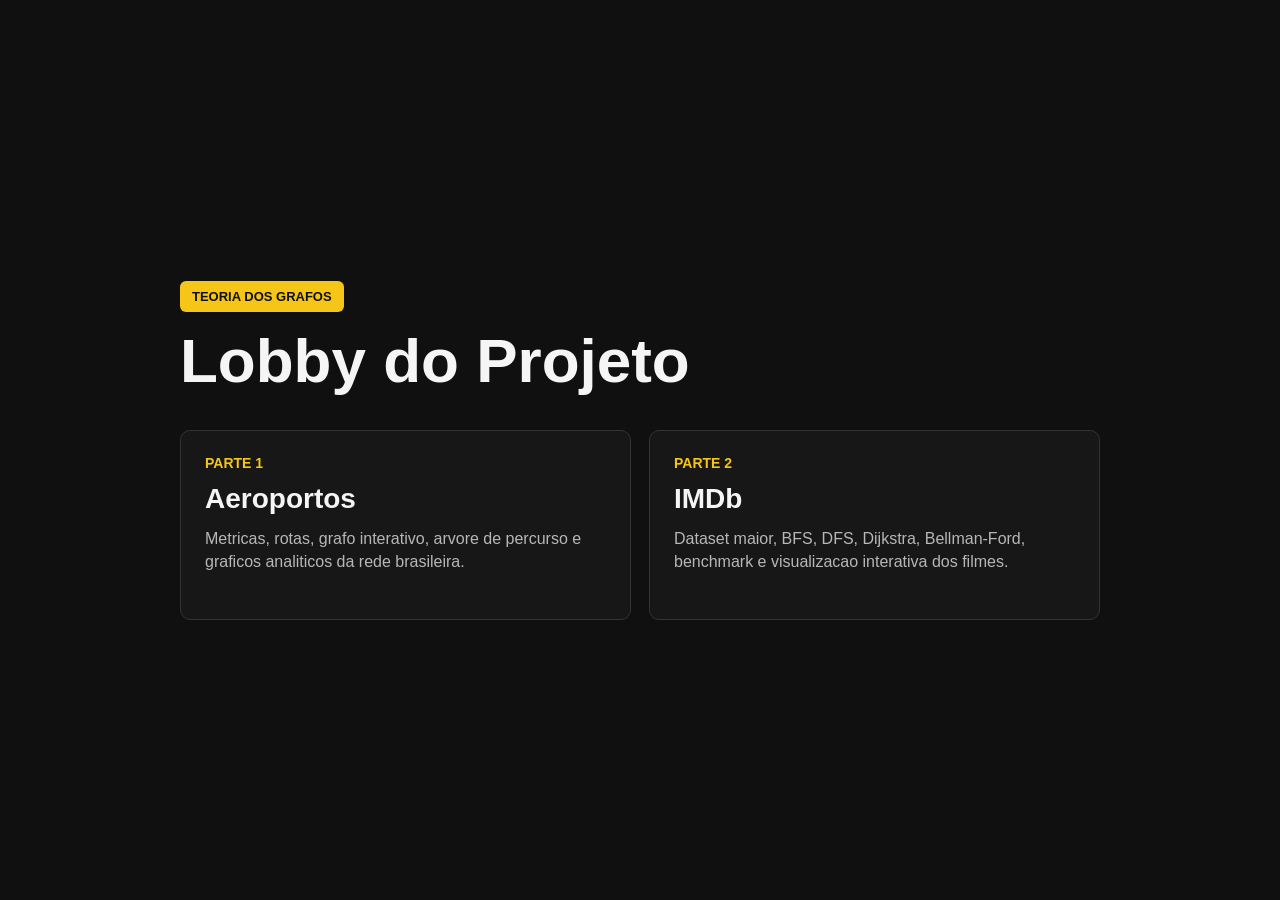
==== index.html @ 35921bd1 "feat: integra parte 1 e parte 2 no projeto final" ====
<!doctype html>
<html lang="pt-BR">
<head>
  <meta charset="utf-8">
  <meta name="viewport" content="width=device-width, initial-scale=1">
  <title>Projeto de Grafos</title>
  <style>
    :root {
      --bg: #101010;
      --panel: #171717;
      --border: #333333;
      --text: #f5f5f5;
      --muted: #b7b7b7;
      --yellow: #f5c518;
    }

    * {
      box-sizing: border-box;
    }

    body {
      margin: 0;
      min-height: 100vh;
      display: grid;
      place-items: center;
      background: var(--bg);
      color: var(--text);
      font-family: Arial, Helvetica, sans-serif;
    }

    main {
      width: min(920px, calc(100% - 40px));
    }

    .tag {
      display: inline-block;
      padding: 8px 12px;
      margin-bottom: 18px;
      background: var(--yellow);
      color: #111;
      font-size: 13px;
      font-weight: 800;
      text-transform: uppercase;
      border-radius: 6px;
    }

    h1 {
      margin: 0 0 10px;
      font-size: clamp(34px, 5vw, 62px);
      line-height: 1;
    }

    p {
      margin: 0;
      color: var(--muted);
      font-size: 18px;
      line-height: 1.5;
      max-width: 720px;
    }

    .grid {
      display: grid;
      grid-template-columns: repeat(2, minmax(0, 1fr));
      gap: 18px;
      margin-top: 38px;
    }

    a.card {
      display: block;
      min-height: 190px;
      padding: 24px;
      color: inherit;
      text-decoration: none;
      background: var(--panel);
      border: 1px solid var(--border);
      border-radius: 10px;
      transition: transform 160ms ease, border-color 160ms ease;
    }

    a.card:hover {
      transform: translateY(-3px);
      border-color: var(--yellow);
    }

    .card strong {
      display: block;
      margin-bottom: 12px;
      color: var(--yellow);
      font-size: 14px;
      text-transform: uppercase;
    }

    .card h2 {
      margin: 0 0 12px;
      font-size: 28px;
    }

    .card span {
      color: var(--muted);
      line-height: 1.45;
    }

    @media (max-width: 720px) {
      .grid {
        grid-template-columns: 1fr;
      }
    }
  </style>
</head>
<body>
  <main>
    <span class="tag">teoria dos grafos</span>
    <h1>Lobby do Projeto</h1>

    <section class="grid" aria-label="partes do projeto">
      <a class="card" href="interface/parte1.html">
        <strong>parte 1</strong>
        <h2>Aeroportos</h2>
        <span>Metricas, rotas, grafo interativo, arvore de percurso e graficos analiticos da rede brasileira.</span>
      </a>

      <a class="card" href="interface/">
        <strong>parte 2</strong>
        <h2>IMDb</h2>
        <span>Dataset maior, BFS, DFS, Dijkstra, Bellman-Ford, benchmark e visualizacao interativa dos filmes.</span>
      </a>
    </section>
  </main>
</body>
</html>
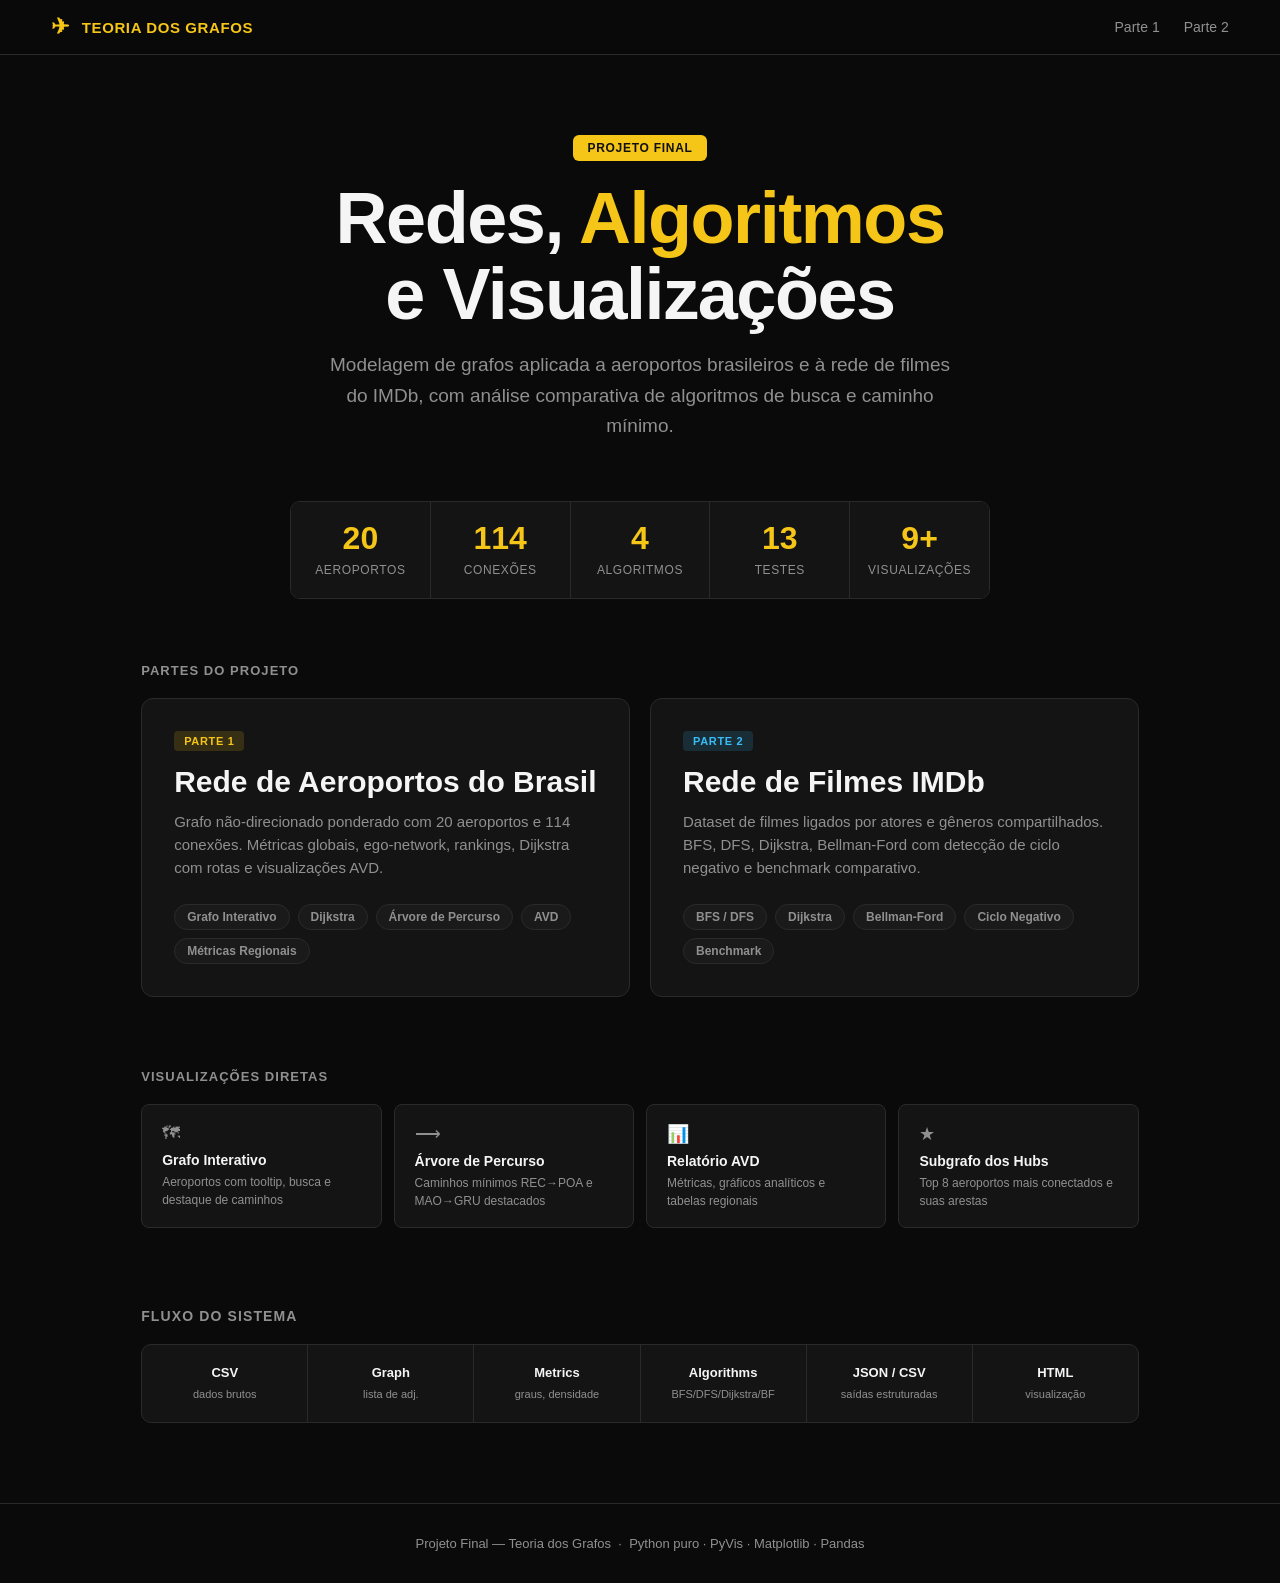
==== commit 843b9654: "Review de praticamente tudo, ajuste de padrao de cores e arquitetura, organizacao da parte 2 em rela" ====
--- a/index.html
+++ b/index.html
@@ -3,128 +3,410 @@
 <head>
   <meta charset="utf-8">
   <meta name="viewport" content="width=device-width, initial-scale=1">
-  <title>Projeto de Grafos</title>
+  <title>Projeto Final — Teoria dos Grafos</title>
   <style>
     :root {
-      --bg: #101010;
-      --panel: #171717;
-      --border: #333333;
+      --bg: #0a0a0a;
+      --panel: #141414;
+      --panel-2: #1a1a1a;
+      --border: #2a2a2a;
+      --border-hover: #444;
       --text: #f5f5f5;
-      --muted: #b7b7b7;
+      --muted: #909090;
       --yellow: #f5c518;
-    }
-
-    * {
-      box-sizing: border-box;
-    }
+      --blue: #38bdf8;
+      --green: #4ade80;
+      --purple: #c084fc;
+    }
+
+    * { box-sizing: border-box; margin: 0; padding: 0; }
 
     body {
-      margin: 0;
-      min-height: 100vh;
-      display: grid;
-      place-items: center;
       background: var(--bg);
       color: var(--text);
-      font-family: Arial, Helvetica, sans-serif;
-    }
-
-    main {
-      width: min(920px, calc(100% - 40px));
-    }
-
-    .tag {
+      font-family: "Segoe UI", Arial, sans-serif; /* mesma fonte de styles.css */
+      min-height: 100vh;
+    }
+
+    /* ── HEADER ── */
+    header {
+      position: sticky;
+      top: 0;
+      z-index: 10;
+      display: flex;
+      align-items: center;
+      justify-content: space-between;
+      padding: 14px clamp(20px, 4vw, 56px);
+      background: rgba(10,10,10,0.92);
+      border-bottom: 1px solid var(--border);
+      backdrop-filter: blur(14px);
+    }
+    .brand {
+      display: flex;
+      align-items: center;
+      gap: 12px;
+      font-size: 15px;
+      font-weight: 800;
+      color: var(--yellow);
+      text-transform: uppercase;
+      letter-spacing: 0.04em;
+    }
+    .brand-icon { font-size: 22px; }
+    header nav { display: flex; gap: 24px; }
+    header nav a {
+      color: var(--muted);
+      text-decoration: none;
+      font-size: 14px;
+      transition: color 150ms;
+    }
+    header nav a:hover { color: var(--text); }
+
+    /* ── HERO ── */
+    .hero {
+      max-width: 1100px;
+      margin: 80px auto 60px;
+      padding: 0 clamp(20px, 4vw, 56px);
+      text-align: center;
+    }
+    .hero-tag {
       display: inline-block;
-      padding: 8px 12px;
-      margin-bottom: 18px;
+      padding: 6px 14px;
+      margin-bottom: 20px;
       background: var(--yellow);
       color: #111;
+      font-size: 12px;
+      font-weight: 800;
+      text-transform: uppercase;
+      border-radius: 6px;
+      letter-spacing: 0.06em;
+    }
+    .hero h1 {
+      font-size: clamp(36px, 6vw, 72px);
+      line-height: 1.05;
+      letter-spacing: -0.02em;
+      margin-bottom: 18px;
+    }
+    .hero h1 span { color: var(--yellow); }
+    .hero p {
+      max-width: 620px;
+      margin: 0 auto 48px;
+      color: var(--muted);
+      font-size: clamp(16px, 2vw, 19px);
+      line-height: 1.6;
+    }
+
+    /* ── STATS BAR ── */
+    .stats-bar {
+      display: flex;
+      justify-content: center;
+      gap: 0;
+      margin-bottom: 64px;
+      border: 1px solid var(--border);
+      border-radius: 10px;
+      overflow: hidden;
+      max-width: 700px;
+      margin-left: auto;
+      margin-right: auto;
+    }
+    .stat {
+      flex: 1;
+      padding: 20px 16px;
+      text-align: center;
+      background: var(--panel);
+      border-right: 1px solid var(--border);
+    }
+    .stat:last-child { border-right: none; }
+    .stat strong {
+      display: block;
+      font-size: clamp(22px, 3vw, 32px);
+      font-weight: 900;
+      color: var(--yellow);
+      line-height: 1;
+      margin-bottom: 6px;
+    }
+    .stat span {
+      font-size: 12px;
+      color: var(--muted);
+      text-transform: uppercase;
+      letter-spacing: 0.05em;
+    }
+
+    /* ── CARDS GRID ── */
+    .section-label {
+      max-width: 1100px;
+      margin: 0 auto 20px;
+      padding: 0 clamp(20px, 4vw, 56px);
       font-size: 13px;
-      font-weight: 800;
-      text-transform: uppercase;
-      border-radius: 6px;
-    }
-
-    h1 {
-      margin: 0 0 10px;
-      font-size: clamp(34px, 5vw, 62px);
-      line-height: 1;
-    }
-
-    p {
-      margin: 0;
-      color: var(--muted);
-      font-size: 18px;
-      line-height: 1.5;
-      max-width: 720px;
-    }
-
-    .grid {
+      font-weight: 700;
+      color: var(--muted);
+      text-transform: uppercase;
+      letter-spacing: 0.08em;
+    }
+    .cards-grid {
+      max-width: 1100px;
+      margin: 0 auto 72px;
+      padding: 0 clamp(20px, 4vw, 56px);
       display: grid;
       grid-template-columns: repeat(2, minmax(0, 1fr));
-      gap: 18px;
-      margin-top: 38px;
-    }
-
-    a.card {
+      gap: 20px;
+    }
+    .card-main {
       display: block;
-      min-height: 190px;
-      padding: 24px;
+      padding: 32px;
+      background: var(--panel);
+      border: 1px solid var(--border);
+      border-radius: 12px;
+      text-decoration: none;
       color: inherit;
+      transition: transform 180ms ease, border-color 180ms ease, background 180ms ease;
+      position: relative;
+      overflow: hidden;
+    }
+    .card-main::before {
+      content: "";
+      position: absolute;
+      top: 0; left: 0; right: 0;
+      height: 3px;
+      background: var(--accent, var(--yellow));
+      opacity: 0;
+      transition: opacity 180ms;
+    }
+    .card-main:hover {
+      transform: translateY(-4px);
+      border-color: var(--border-hover);
+      background: var(--panel-2);
+    }
+    .card-main:hover::before { opacity: 1; }
+    .card-tag {
+      display: inline-block;
+      padding: 4px 10px;
+      margin-bottom: 14px;
+      font-size: 11px;
+      font-weight: 700;
+      text-transform: uppercase;
+      letter-spacing: 0.06em;
+      border-radius: 4px;
+      background: color-mix(in srgb, var(--accent, var(--yellow)) 15%, transparent);
+      color: var(--accent, var(--yellow));
+    }
+    .card-main h2 {
+      font-size: clamp(22px, 2.5vw, 30px);
+      margin-bottom: 10px;
+      line-height: 1.15;
+    }
+    .card-main p {
+      color: var(--muted);
+      font-size: 15px;
+      line-height: 1.55;
+      margin-bottom: 24px;
+    }
+    .card-links {
+      display: flex;
+      flex-wrap: wrap;
+      gap: 8px;
+    }
+    .chip {
+      display: inline-block;
+      padding: 5px 12px;
+      font-size: 12px;
+      font-weight: 600;
+      border-radius: 20px;
+      background: var(--panel-2);
+      border: 1px solid var(--border);
+      color: var(--muted);
+    }
+    .card-main:hover .chip { border-color: var(--border-hover); }
+
+    /* ── SECONDARY LINKS ── */
+    .secondary-grid {
+      max-width: 1100px;
+      margin: 0 auto 80px;
+      padding: 0 clamp(20px, 4vw, 56px);
+      display: grid;
+      grid-template-columns: repeat(4, minmax(0, 1fr));
+      gap: 12px;
+    }
+    .link-card {
+      display: block;
+      padding: 18px 20px;
+      background: var(--panel);
+      border: 1px solid var(--border);
+      border-radius: 8px;
       text-decoration: none;
+      color: inherit;
+      transition: border-color 150ms, transform 150ms;
+    }
+    .link-card:hover { border-color: var(--border-hover); transform: translateY(-2px); }
+    .link-card strong {
+      display: block;
+      font-size: 14px;
+      color: var(--text);
+      margin-bottom: 4px;
+    }
+    .link-card span { font-size: 12px; color: var(--muted); }
+    .link-card .icon { font-size: 18px; margin-bottom: 8px; display: block; }
+
+    /* ── FLUXO ── */
+    .flow-section {
+      max-width: 1100px;
+      margin: 0 auto 80px;
+      padding: 0 clamp(20px, 4vw, 56px);
+    }
+    .flow-section h3 {
+      font-size: 14px;
+      font-weight: 700;
+      color: var(--muted);
+      text-transform: uppercase;
+      letter-spacing: 0.08em;
+      margin-bottom: 20px;
+    }
+    .flow {
+      display: flex;
+      align-items: center;
+      flex-wrap: wrap;
+      gap: 0;
       background: var(--panel);
       border: 1px solid var(--border);
       border-radius: 10px;
-      transition: transform 160ms ease, border-color 160ms ease;
-    }
-
-    a.card:hover {
-      transform: translateY(-3px);
-      border-color: var(--yellow);
-    }
-
-    .card strong {
+      overflow: hidden;
+    }
+    .flow-step {
+      flex: 1;
+      min-width: 120px;
+      padding: 20px 18px;
+      text-align: center;
+      border-right: 1px solid var(--border);
+    }
+    .flow-step:last-child { border-right: none; }
+    .flow-step strong {
       display: block;
-      margin-bottom: 12px;
-      color: var(--yellow);
-      font-size: 14px;
-      text-transform: uppercase;
-    }
-
-    .card h2 {
-      margin: 0 0 12px;
-      font-size: 28px;
-    }
-
-    .card span {
-      color: var(--muted);
-      line-height: 1.45;
-    }
-
-    @media (max-width: 720px) {
-      .grid {
-        grid-template-columns: 1fr;
-      }
+      font-size: 13px;
+      color: var(--text);
+      margin-bottom: 4px;
+    }
+    .flow-step span { font-size: 11px; color: var(--muted); }
+    .flow-arrow {
+      padding: 0 4px;
+      color: var(--border-hover);
+      font-size: 18px;
+      flex: 0;
+    }
+
+    /* ── FOOTER ── */
+    footer {
+      text-align: center;
+      padding: 32px 20px;
+      color: var(--muted);
+      font-size: 13px;
+      border-top: 1px solid var(--border);
+    }
+
+    @media (max-width: 700px) {
+      .cards-grid, .secondary-grid { grid-template-columns: 1fr; }
+      .stats-bar { flex-direction: column; }
+      .stat { border-right: none; border-bottom: 1px solid var(--border); }
+      .stat:last-child { border-bottom: none; }
     }
   </style>
 </head>
 <body>
-  <main>
-    <span class="tag">teoria dos grafos</span>
-    <h1>Lobby do Projeto</h1>
-
-    <section class="grid" aria-label="partes do projeto">
-      <a class="card" href="interface/parte1.html">
-        <strong>parte 1</strong>
-        <h2>Aeroportos</h2>
-        <span>Metricas, rotas, grafo interativo, arvore de percurso e graficos analiticos da rede brasileira.</span>
-      </a>
-
-      <a class="card" href="interface/">
-        <strong>parte 2</strong>
-        <h2>IMDb</h2>
-        <span>Dataset maior, BFS, DFS, Dijkstra, Bellman-Ford, benchmark e visualizacao interativa dos filmes.</span>
-      </a>
-    </section>
-  </main>
+
+  <header>
+    <div class="brand">
+      <span class="brand-icon">✈</span>
+      Teoria dos Grafos
+    </div>
+    <nav>
+      <a href="interface/parte1.html">Parte 1</a>
+      <a href="interface/">Parte 2</a>
+    </nav>
+  </header>
+
+  <div class="hero">
+    <span class="hero-tag">Projeto Final</span>
+    <h1>Redes, <span>Algoritmos</span><br>e Visualizações</h1>
+    <p>Modelagem de grafos aplicada a aeroportos brasileiros e à rede de filmes do IMDb, com análise comparativa de algoritmos de busca e caminho mínimo.</p>
+  </div>
+
+  <div class="stats-bar" style="margin-bottom:64px;">
+    <div class="stat"><strong>20</strong><span>Aeroportos</span></div>
+    <div class="stat"><strong>114</strong><span>Conexões</span></div>
+    <div class="stat"><strong>4</strong><span>Algoritmos</span></div>
+    <div class="stat"><strong>13</strong><span>Testes</span></div>
+    <div class="stat"><strong>9+</strong><span>Visualizações</span></div>
+  </div>
+
+  <p class="section-label">partes do projeto</p>
+  <div class="cards-grid">
+
+    <a class="card-main" href="interface/parte1.html" style="--accent: var(--yellow);">
+      <span class="card-tag">Parte 1</span>
+      <h2>Rede de Aeroportos do Brasil</h2>
+      <p>Grafo não-direcionado ponderado com 20 aeroportos e 114 conexões. Métricas globais, ego-network, rankings, Dijkstra com rotas e visualizações AVD.</p>
+      <div class="card-links">
+        <span class="chip">Grafo Interativo</span>
+        <span class="chip">Dijkstra</span>
+        <span class="chip">Árvore de Percurso</span>
+        <span class="chip">AVD</span>
+        <span class="chip">Métricas Regionais</span>
+      </div>
+    </a>
+
+    <a class="card-main" href="interface/" style="--accent: var(--blue);">
+      <span class="card-tag" style="--accent: var(--blue);">Parte 2</span>
+      <h2>Rede de Filmes IMDb</h2>
+      <p>Dataset de filmes ligados por atores e gêneros compartilhados. BFS, DFS, Dijkstra, Bellman-Ford com detecção de ciclo negativo e benchmark comparativo.</p>
+      <div class="card-links">
+        <span class="chip">BFS / DFS</span>
+        <span class="chip">Dijkstra</span>
+        <span class="chip">Bellman-Ford</span>
+        <span class="chip">Ciclo Negativo</span>
+        <span class="chip">Benchmark</span>
+      </div>
+    </a>
+
+  </div>
+
+  <p class="section-label">visualizações diretas</p>
+  <div class="secondary-grid">
+    <a class="link-card" href="out/grafo_interativo.html">
+      <span class="icon">🗺</span>
+      <strong>Grafo Interativo</strong>
+      <span>Aeroportos com tooltip, busca e destaque de caminhos</span>
+    </a>
+    <a class="link-card" href="out/arvore_percurso.html">
+      <span class="icon">⟶</span>
+      <strong>Árvore de Percurso</strong>
+      <span>Caminhos mínimos REC→POA e MAO→GRU destacados</span>
+    </a>
+    <a class="link-card" href="out/avd_relatorio.html">
+      <span class="icon">📊</span>
+      <strong>Relatório AVD</strong>
+      <span>Métricas, gráficos analíticos e tabelas regionais</span>
+    </a>
+    <a class="link-card" href="out/subgrafo_hubs.html">
+      <span class="icon">★</span>
+      <strong>Subgrafo dos Hubs</strong>
+      <span>Top 8 aeroportos mais conectados e suas arestas</span>
+    </a>
+  </div>
+
+  <div class="flow-section">
+    <h3>Fluxo do sistema</h3>
+    <div class="flow">
+      <div class="flow-step"><strong>CSV</strong><span>dados brutos</span></div>
+      <div class="flow-step"><strong>Graph</strong><span>lista de adj.</span></div>
+      <div class="flow-step"><strong>Metrics</strong><span>graus, densidade</span></div>
+      <div class="flow-step"><strong>Algorithms</strong><span>BFS/DFS/Dijkstra/BF</span></div>
+      <div class="flow-step"><strong>JSON / CSV</strong><span>saídas estruturadas</span></div>
+      <div class="flow-step"><strong>HTML</strong><span>visualização</span></div>
+    </div>
+  </div>
+
+  <footer>
+    Projeto Final — Teoria dos Grafos &nbsp;·&nbsp;
+    Python puro · PyVis · Matplotlib · Pandas
+  </footer>
+
 </body>
 </html>
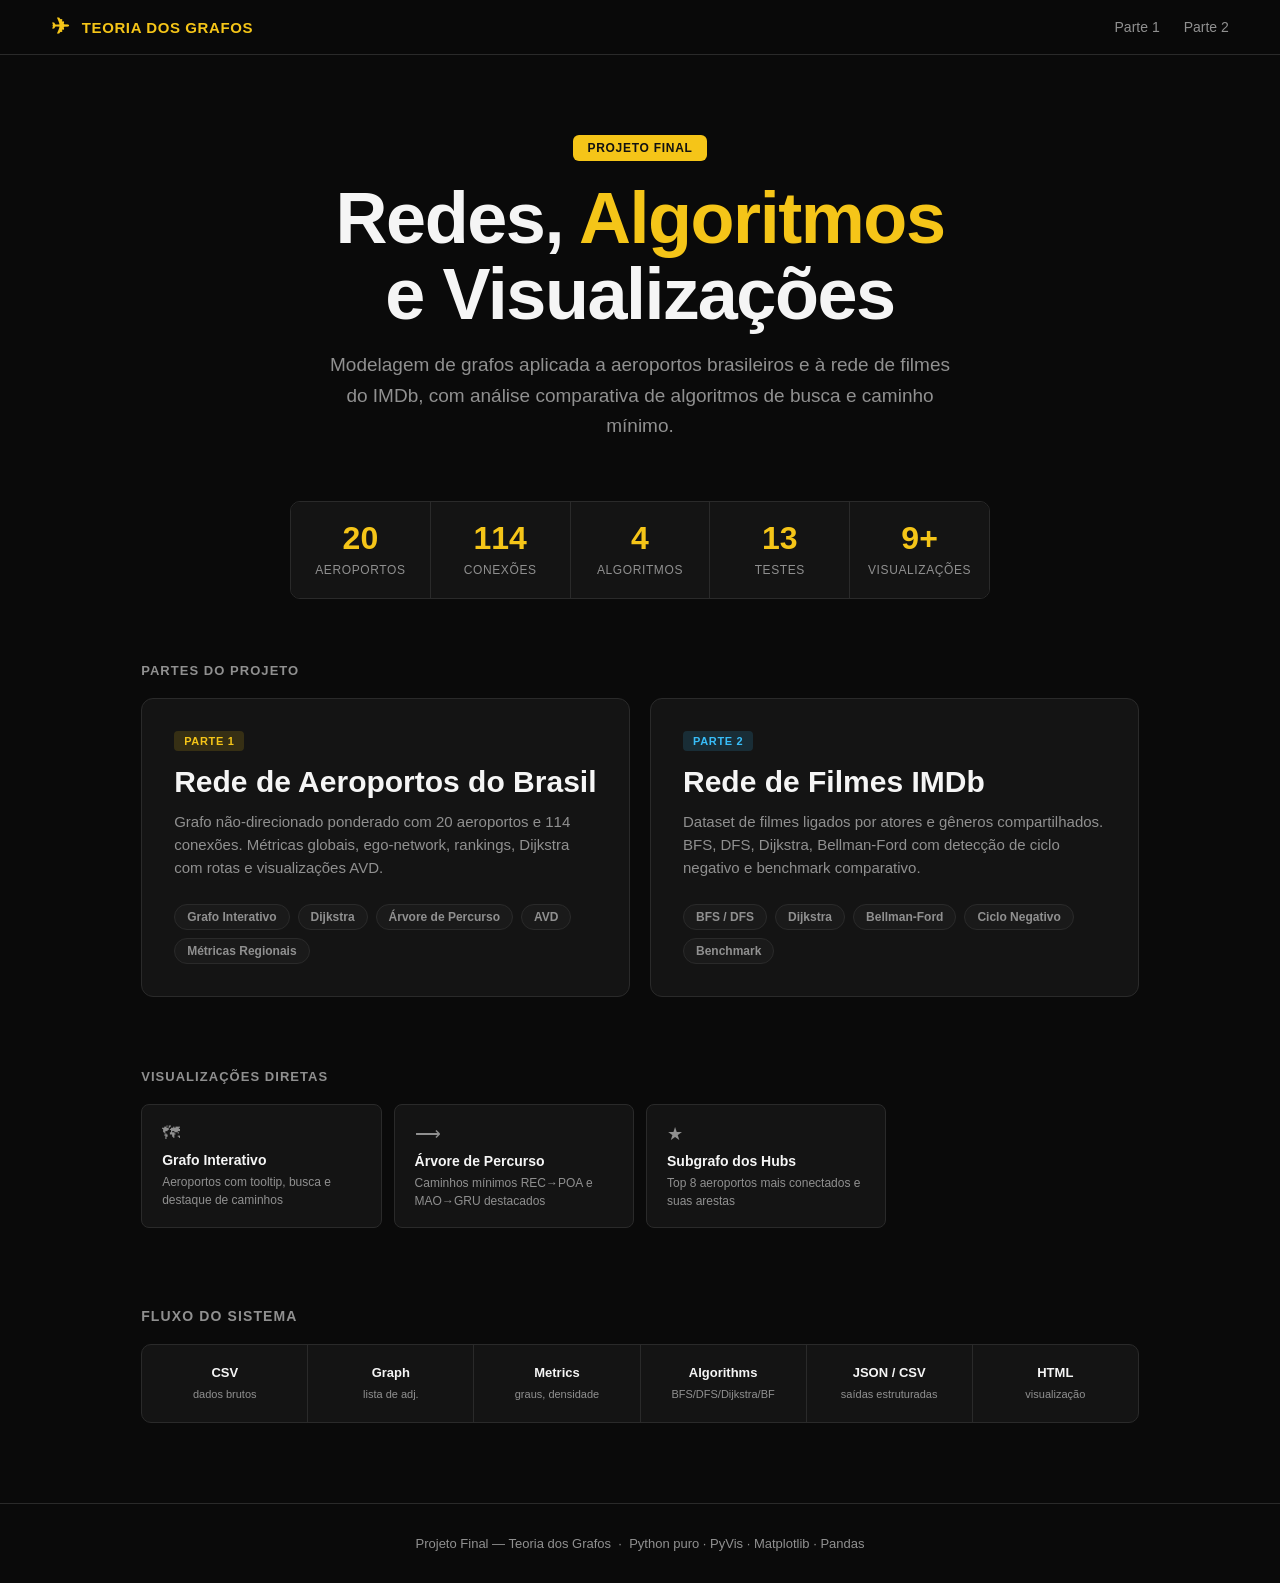
==== commit fa68d651: "Correcao de muita coisa, padronizacao da parte 1, visualizacao melhor da parte 1, add de visualizaca" ====
--- a/index.html
+++ b/index.html
@@ -379,11 +379,7 @@
       <strong>Árvore de Percurso</strong>
       <span>Caminhos mínimos REC→POA e MAO→GRU destacados</span>
     </a>
-    <a class="link-card" href="out/avd_relatorio.html">
-      <span class="icon">📊</span>
-      <strong>Relatório AVD</strong>
-      <span>Métricas, gráficos analíticos e tabelas regionais</span>
-    </a>
+
     <a class="link-card" href="out/subgrafo_hubs.html">
       <span class="icon">★</span>
       <strong>Subgrafo dos Hubs</strong>
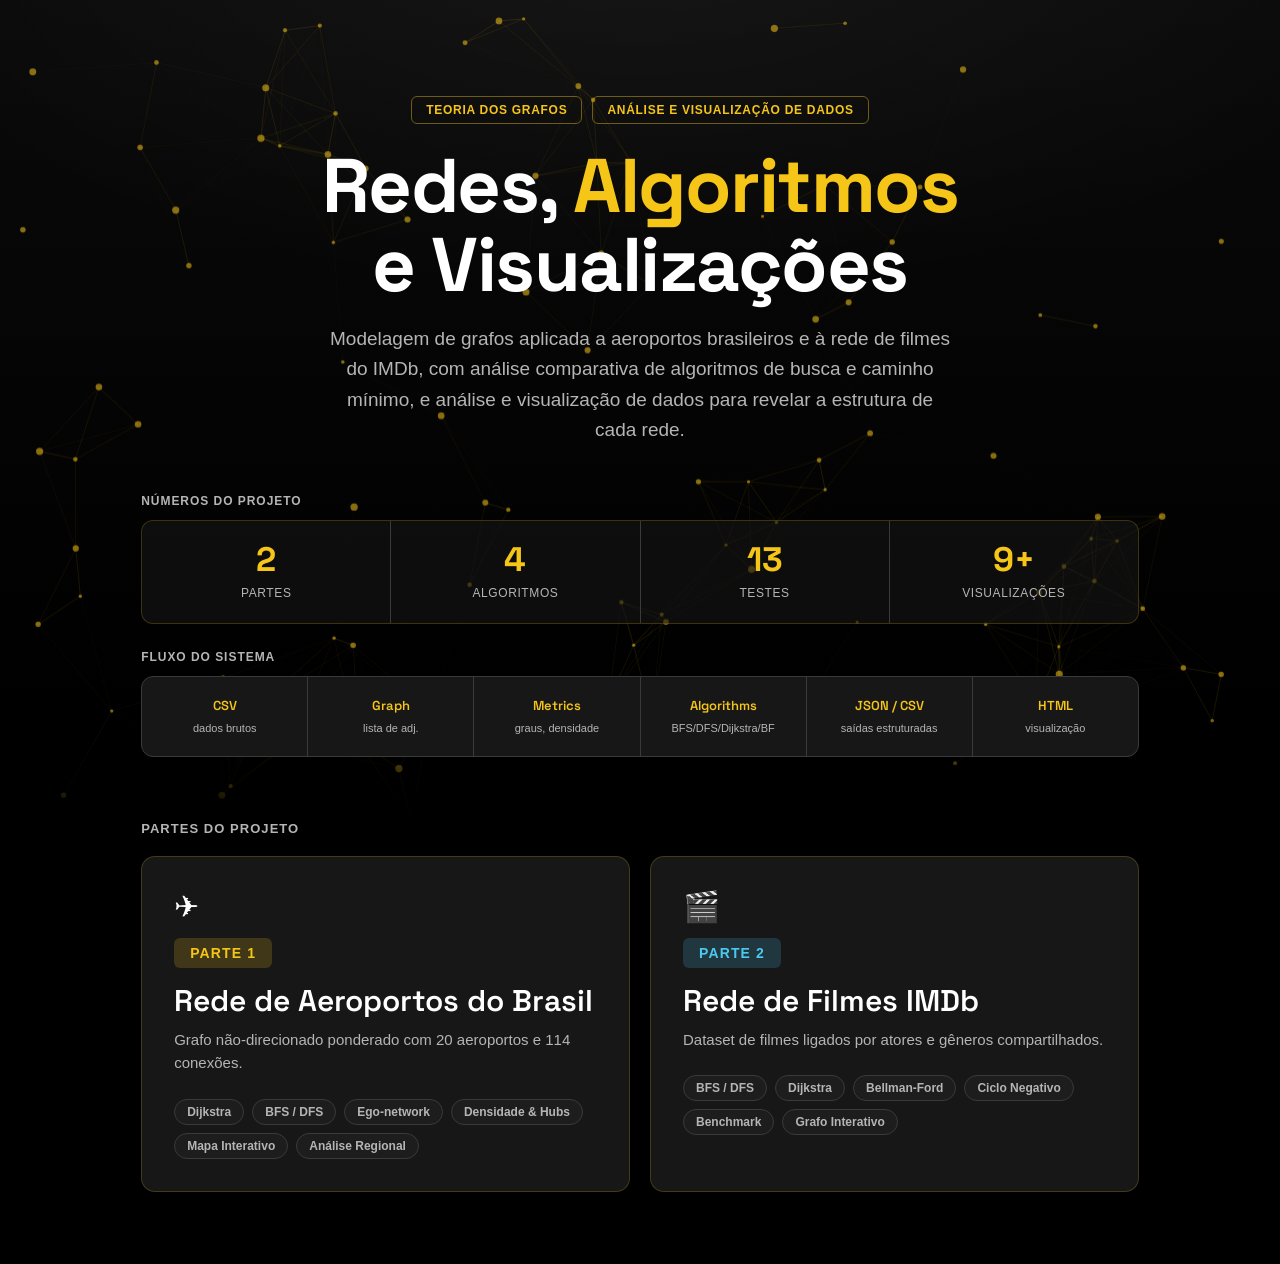
==== commit a91ed16e: "feat(interface): ajustando a bagunca que tava" ====
--- a/index.html
+++ b/index.html
@@ -4,74 +4,140 @@
   <meta charset="utf-8">
   <meta name="viewport" content="width=device-width, initial-scale=1">
   <title>Projeto Final — Teoria dos Grafos</title>
+
+  <!-- Fonte display só para títulos; corpo continua na fonte de sistema -->
+  <link rel="preconnect" href="https://fonts.googleapis.com">
+  <link rel="preconnect" href="https://fonts.gstatic.com" crossorigin>
+  <link href="https://fonts.googleapis.com/css2?family=Space+Grotesk:wght@500;600;700&display=swap" rel="stylesheet">
+
   <style>
+    /* ── TOKENS — alinhados à Parte 2 (styles.css) para coesão ── */
     :root {
-      --bg: #0a0a0a;
-      --panel: #141414;
-      --panel-2: #1a1a1a;
-      --border: #2a2a2a;
-      --border-hover: #444;
-      --text: #f5f5f5;
-      --muted: #909090;
+      --bg: #121212;
+      --bg-grad-1: #181818;
+      --bg-grad-2: #0d0d0d;
+      --panel: #171717;
+      --panel-2: #1d1d1d;
+      --line: #3a3a3a;
+      --yellow-line: rgba(245, 197, 24, 0.20);
+      --yellow-line-strong: rgba(245, 197, 24, 0.42);
+      --text: #ffffff;
+      --muted: #b5b5b5;
       --yellow: #f5c518;
-      --blue: #38bdf8;
-      --green: #4ade80;
-      --purple: #c084fc;
+      --blue: #4cc9f0;
+      --green: #2ecc71;
+      --font-display: "Space Grotesk", "Segoe UI", Arial, sans-serif;
+      --font-body: "Segoe UI", Arial, sans-serif;
     }
 
     * { box-sizing: border-box; margin: 0; padding: 0; }
 
     body {
-      background: var(--bg);
+      background:
+        radial-gradient(1150px 540px at 50% -6%, rgba(255,255,255,0.05), transparent 70%),
+        linear-gradient(180deg, #0a0a0a, #000000 55%);
       color: var(--text);
-      font-family: "Segoe UI", Arial, sans-serif; /* mesma fonte de styles.css */
+      font-family: var(--font-body);
       min-height: 100vh;
+    }
+
+    /* ── animação de entrada ── */
+    @keyframes fadeUp {
+      from { opacity: 0; transform: translateY(16px); }
+      to   { opacity: 1; transform: translateY(0); }
+    }
+    .reveal { opacity: 0; animation: fadeUp 620ms cubic-bezier(.2,.7,.2,1) forwards; }
+    .d1 { animation-delay: 60ms; }
+    .d2 { animation-delay: 140ms; }
+    .d3 { animation-delay: 230ms; }
+    .d4 { animation-delay: 330ms; }
+    .d5 { animation-delay: 440ms; }
+    .d6 { animation-delay: 560ms; }
+
+    @media (prefers-reduced-motion: reduce) {
+      .reveal { opacity: 1; animation: none; }
     }
 
     /* ── HEADER ── */
     header {
       position: sticky;
       top: 0;
-      z-index: 10;
+      z-index: 20;
       display: flex;
       align-items: center;
       justify-content: space-between;
       padding: 14px clamp(20px, 4vw, 56px);
-      background: rgba(10,10,10,0.92);
-      border-bottom: 1px solid var(--border);
+      background: rgba(18,18,18,0.82);
+      border-bottom: 1px solid var(--line);
       backdrop-filter: blur(14px);
     }
     .brand {
       display: flex;
       align-items: center;
       gap: 12px;
+      font-family: var(--font-display);
       font-size: 15px;
-      font-weight: 800;
+      font-weight: 700;
       color: var(--yellow);
       text-transform: uppercase;
       letter-spacing: 0.04em;
     }
     .brand-icon { font-size: 22px; }
-    header nav { display: flex; gap: 24px; }
+    header nav { display: flex; gap: 8px; }
     header nav a {
       color: var(--muted);
       text-decoration: none;
       font-size: 14px;
-      transition: color 150ms;
-    }
-    header nav a:hover { color: var(--text); }
+      font-weight: 700;
+      padding: 8px 12px;
+      border: 1px solid transparent;
+      border-radius: 6px;
+      transition: color 150ms, background 150ms, border-color 150ms;
+    }
+    header nav a:hover {
+      color: #121212;
+      background: var(--yellow);
+      border-color: var(--yellow);
+    }
 
     /* ── HERO ── */
+    /* zona de topo: hero + visão geral, com o grafo animado atrás de tudo */
+    .top-zone {
+      position: relative;
+      overflow: hidden;
+    }
     .hero {
+      position: relative;
+      z-index: 1;
       max-width: 1100px;
-      margin: 80px auto 60px;
-      padding: 0 clamp(20px, 4vw, 56px);
+      margin: 0 auto;
+      padding: 96px clamp(20px, 4vw, 56px) 44px;
       text-align: center;
+    }
+    /* canvas do grafo animado cobre hero + visão geral, fica atrás do conteúdo */
+    #hero-canvas {
+      position: absolute;
+      inset: 0;
+      width: 100%;
+      height: 100%;
+      z-index: 0;
+      /* desbota só no fim, parando antes de "partes do projeto" */
+      -webkit-mask-image: linear-gradient(180deg, #000 86%, transparent 100%);
+              mask-image: linear-gradient(180deg, #000 86%, transparent 100%);
+      pointer-events: none;
+    }
+    .hero > * { position: relative; z-index: 1; }
+
+    .hero-tags {
+      display: flex;
+      flex-wrap: wrap;
+      justify-content: center;
+      gap: 10px;
+      margin-bottom: 22px;
     }
     .hero-tag {
       display: inline-block;
       padding: 6px 14px;
-      margin-bottom: 20px;
       background: var(--yellow);
       color: #111;
       font-size: 12px;
@@ -79,47 +145,72 @@
       text-transform: uppercase;
       border-radius: 6px;
       letter-spacing: 0.06em;
+      box-shadow: 0 0 0 1px rgba(245,197,24,0.3), 0 10px 28px rgba(0,0,0,0.4);
+    }
+    .hero-tag-ghost {
+      background: transparent;
+      color: var(--yellow);
+      border: 1px solid var(--yellow-line-strong);
+      box-shadow: none;
     }
     .hero h1 {
-      font-size: clamp(36px, 6vw, 72px);
-      line-height: 1.05;
+      font-family: var(--font-display);
+      font-size: clamp(38px, 6.4vw, 76px);
+      font-weight: 700;
+      line-height: 1.04;
       letter-spacing: -0.02em;
-      margin-bottom: 18px;
+      margin-bottom: 20px;
     }
     .hero h1 span { color: var(--yellow); }
     .hero p {
       max-width: 620px;
-      margin: 0 auto 48px;
+      margin: 0 auto 0;
       color: var(--muted);
       font-size: clamp(16px, 2vw, 19px);
       line-height: 1.6;
     }
 
     /* ── STATS BAR ── */
+    .overview {
+      position: relative;
+      z-index: 1;
+      max-width: 1100px;
+      margin: 4px auto 64px;
+      padding: 0 clamp(20px, 4vw, 56px);
+      display: grid;
+      gap: 26px;
+    }
+    .overview-label {
+      font-size: 12px;
+      font-weight: 700;
+      color: var(--muted);
+      text-transform: uppercase;
+      letter-spacing: 0.08em;
+      margin-bottom: 12px;
+    }
     .stats-bar {
       display: flex;
       justify-content: center;
-      gap: 0;
-      margin-bottom: 64px;
-      border: 1px solid var(--border);
-      border-radius: 10px;
+      border: 1px solid var(--yellow-line);
+      border-radius: 12px;
       overflow: hidden;
-      max-width: 700px;
-      margin-left: auto;
-      margin-right: auto;
+      background: rgba(23,23,23,0.6);
+      backdrop-filter: blur(6px);
     }
     .stat {
       flex: 1;
-      padding: 20px 16px;
+      padding: 22px 16px;
       text-align: center;
-      background: var(--panel);
-      border-right: 1px solid var(--border);
+      border-right: 1px solid var(--line);
+      transition: background 160ms;
     }
     .stat:last-child { border-right: none; }
+    .stat:hover { background: rgba(245,197,24,0.06); }
     .stat strong {
       display: block;
-      font-size: clamp(22px, 3vw, 32px);
-      font-weight: 900;
+      font-family: var(--font-display);
+      font-size: clamp(22px, 3vw, 34px);
+      font-weight: 700;
       color: var(--yellow);
       line-height: 1;
       margin-bottom: 6px;
@@ -154,11 +245,11 @@
       display: block;
       padding: 32px;
       background: var(--panel);
-      border: 1px solid var(--border);
-      border-radius: 12px;
+      border: 1px solid var(--yellow-line);
+      border-radius: 14px;
       text-decoration: none;
       color: inherit;
-      transition: transform 180ms ease, border-color 180ms ease, background 180ms ease;
+      transition: transform 200ms ease, border-color 200ms ease, background 200ms ease, box-shadow 200ms ease;
       position: relative;
       overflow: hidden;
     }
@@ -168,29 +259,65 @@
       top: 0; left: 0; right: 0;
       height: 3px;
       background: var(--accent, var(--yellow));
+      transform: scaleX(0);
+      transform-origin: left;
+      transition: transform 260ms ease;
+    }
+    .card-main::after {
+      content: "";
+      position: absolute;
+      inset: 0;
+      background: radial-gradient(420px 200px at 50% 0%, color-mix(in srgb, var(--accent, var(--yellow)) 12%, transparent), transparent 70%);
       opacity: 0;
-      transition: opacity 180ms;
+      transition: opacity 240ms ease;
+      pointer-events: none;
     }
     .card-main:hover {
-      transform: translateY(-4px);
-      border-color: var(--border-hover);
+      transform: translateY(-5px);
+      border-color: var(--yellow-line-strong);
       background: var(--panel-2);
-    }
-    .card-main:hover::before { opacity: 1; }
+      box-shadow: 0 24px 60px rgba(0,0,0,0.4);
+    }
+    .card-main:hover::before { transform: scaleX(1); }
+    .card-main:hover::after { opacity: 1; }
+    .card-icon {
+      font-size: 30px;
+      margin-bottom: 14px;
+      display: block;
+      width: fit-content;
+      transition: transform 300ms ease;
+    }
+    /* avião "decola" no hover do card */
+    @keyframes takeoff {
+      0%   { transform: translate(0, 0) rotate(0deg); }
+      55%  { transform: translate(9px, -9px) rotate(-16deg); }
+      100% { transform: translate(5px, -5px) rotate(-10deg); }
+    }
+    .card-main:hover .icon-plane { animation: takeoff 520ms ease forwards; }
+    /* rolo de filme gira no hover do card */
+    @keyframes reel { to { transform: rotate(360deg); } }
+    .card-main:hover .icon-film { animation: reel 1.6s linear infinite; }
+
+    @media (prefers-reduced-motion: reduce) {
+      .card-main:hover .icon-plane,
+      .card-main:hover .icon-film { animation: none; }
+    }
     .card-tag {
       display: inline-block;
-      padding: 4px 10px;
-      margin-bottom: 14px;
-      font-size: 11px;
-      font-weight: 700;
+      padding: 7px 16px;
+      margin-bottom: 16px;
+      font-size: 14px;
+      font-weight: 800;
       text-transform: uppercase;
-      letter-spacing: 0.06em;
-      border-radius: 4px;
-      background: color-mix(in srgb, var(--accent, var(--yellow)) 15%, transparent);
+      letter-spacing: 0.08em;
+      border-radius: 6px;
+      background: color-mix(in srgb, var(--accent, var(--yellow)) 18%, transparent);
       color: var(--accent, var(--yellow));
     }
     .card-main h2 {
+      font-family: var(--font-display);
       font-size: clamp(22px, 2.5vw, 30px);
+      font-weight: 600;
       margin-bottom: 10px;
       line-height: 1.15;
     }
@@ -212,10 +339,14 @@
       font-weight: 600;
       border-radius: 20px;
       background: var(--panel-2);
-      border: 1px solid var(--border);
-      color: var(--muted);
-    }
-    .card-main:hover .chip { border-color: var(--border-hover); }
+      border: 1px solid var(--line);
+      color: var(--muted);
+      transition: border-color 150ms, color 150ms;
+    }
+    .card-main:hover .chip {
+      border-color: color-mix(in srgb, var(--accent, var(--yellow)) 40%, var(--line));
+      color: var(--text);
+    }
 
     /* ── SECONDARY LINKS ── */
     .secondary-grid {
@@ -223,33 +354,37 @@
       margin: 0 auto 80px;
       padding: 0 clamp(20px, 4vw, 56px);
       display: grid;
-      grid-template-columns: repeat(4, minmax(0, 1fr));
-      gap: 12px;
+      grid-template-columns: repeat(3, minmax(0, 1fr));
+      gap: 14px;
     }
     .link-card {
       display: block;
-      padding: 18px 20px;
+      padding: 20px 22px;
       background: var(--panel);
-      border: 1px solid var(--border);
-      border-radius: 8px;
+      border: 1px solid var(--line);
+      border-radius: 10px;
       text-decoration: none;
       color: inherit;
-      transition: border-color 150ms, transform 150ms;
-    }
-    .link-card:hover { border-color: var(--border-hover); transform: translateY(-2px); }
+      transition: border-color 170ms, transform 170ms, background 170ms;
+    }
+    .link-card:hover {
+      border-color: var(--yellow-line-strong);
+      background: var(--panel-2);
+      transform: translateY(-3px);
+    }
+    .link-card .icon { font-size: 20px; margin-bottom: 10px; display: block; }
     .link-card strong {
       display: block;
       font-size: 14px;
       color: var(--text);
       margin-bottom: 4px;
     }
-    .link-card span { font-size: 12px; color: var(--muted); }
-    .link-card .icon { font-size: 18px; margin-bottom: 8px; display: block; }
+    .link-card span { font-size: 12px; color: var(--muted); line-height: 1.45; }
 
     /* ── FLUXO ── */
     .flow-section {
       max-width: 1100px;
-      margin: 0 auto 80px;
+      margin: 8px auto 56px;
       padding: 0 clamp(20px, 4vw, 56px);
     }
     .flow-section h3 {
@@ -262,12 +397,11 @@
     }
     .flow {
       display: flex;
-      align-items: center;
+      align-items: stretch;
       flex-wrap: wrap;
-      gap: 0;
       background: var(--panel);
-      border: 1px solid var(--border);
-      border-radius: 10px;
+      border: 1px solid var(--line);
+      border-radius: 12px;
       overflow: hidden;
     }
     .flow-step {
@@ -275,22 +409,20 @@
       min-width: 120px;
       padding: 20px 18px;
       text-align: center;
-      border-right: 1px solid var(--border);
-    }
+      border-right: 1px solid var(--line);
+      transition: background 160ms;
+    }
+    .flow-step:hover { background: rgba(245,197,24,0.05); }
     .flow-step:last-child { border-right: none; }
     .flow-step strong {
       display: block;
+      font-family: var(--font-display);
       font-size: 13px;
-      color: var(--text);
+      font-weight: 600;
+      color: var(--yellow);
       margin-bottom: 4px;
     }
     .flow-step span { font-size: 11px; color: var(--muted); }
-    .flow-arrow {
-      padding: 0 4px;
-      color: var(--border-hover);
-      font-size: 18px;
-      flex: 0;
-    }
 
     /* ── FOOTER ── */
     footer {
@@ -298,111 +430,211 @@
       padding: 32px 20px;
       color: var(--muted);
       font-size: 13px;
-      border-top: 1px solid var(--border);
-    }
-
+      border-top: 1px solid var(--line);
+    }
+
+    @media (max-width: 860px) {
+      .secondary-grid { grid-template-columns: 1fr; }
+    }
     @media (max-width: 700px) {
-      .cards-grid, .secondary-grid { grid-template-columns: 1fr; }
-      .stats-bar { flex-direction: column; }
-      .stat { border-right: none; border-bottom: 1px solid var(--border); }
-      .stat:last-child { border-bottom: none; }
+      .hero { padding-top: 64px; }
+      .cards-grid { grid-template-columns: 1fr; }
+      .stats-bar { flex-wrap: wrap; }
+      .stat { flex: 1 1 33%; border-bottom: 1px solid var(--line); }
     }
   </style>
 </head>
 <body>
 
-  <header>
-    <div class="brand">
-      <span class="brand-icon">✈</span>
-      Teoria dos Grafos
+  <div class="top-zone">
+    <canvas id="hero-canvas"></canvas>
+
+    <div class="hero">
+      <div class="hero-tags reveal d1">
+      <span class="hero-tag hero-tag-ghost">Teoria dos Grafos</span>
+      <span class="hero-tag hero-tag-ghost">Análise e Visualização de Dados</span>
     </div>
-    <nav>
-      <a href="interface/parte1.html">Parte 1</a>
-      <a href="interface/">Parte 2</a>
-    </nav>
-  </header>
-
-  <div class="hero">
-    <span class="hero-tag">Projeto Final</span>
-    <h1>Redes, <span>Algoritmos</span><br>e Visualizações</h1>
-    <p>Modelagem de grafos aplicada a aeroportos brasileiros e à rede de filmes do IMDb, com análise comparativa de algoritmos de busca e caminho mínimo.</p>
+    <h1 class="reveal d2">Redes, <span>Algoritmos</span><br>e Visualizações</h1>
+    <p class="reveal d3">Modelagem de grafos aplicada a aeroportos brasileiros e à rede de filmes do IMDb, com análise comparativa de algoritmos de busca e caminho mínimo, e análise e visualização de dados para revelar a estrutura de cada rede.</p>
+
   </div>
 
-  <div class="stats-bar" style="margin-bottom:64px;">
-    <div class="stat"><strong>20</strong><span>Aeroportos</span></div>
-    <div class="stat"><strong>114</strong><span>Conexões</span></div>
-    <div class="stat"><strong>4</strong><span>Algoritmos</span></div>
-    <div class="stat"><strong>13</strong><span>Testes</span></div>
-    <div class="stat"><strong>9+</strong><span>Visualizações</span></div>
+  <section class="overview">
+    <div class="overview-block reveal d4">
+      <h3 class="overview-label">Números do projeto</h3>
+      <div class="stats-bar">
+        <div class="stat"><strong>2</strong><span>Partes</span></div>
+        <div class="stat"><strong>4</strong><span>Algoritmos</span></div>
+        <div class="stat"><strong>13</strong><span>Testes</span></div>
+        <div class="stat"><strong>9+</strong><span>Visualizações</span></div>
+      </div>
+    </div>
+    <div class="overview-block reveal d5">
+      <h3 class="overview-label">Fluxo do sistema</h3>
+      <div class="flow">
+        <div class="flow-step"><strong>CSV</strong><span>dados brutos</span></div>
+        <div class="flow-step"><strong>Graph</strong><span>lista de adj.</span></div>
+        <div class="flow-step"><strong>Metrics</strong><span>graus, densidade</span></div>
+        <div class="flow-step"><strong>Algorithms</strong><span>BFS/DFS/Dijkstra/BF</span></div>
+        <div class="flow-step"><strong>JSON / CSV</strong><span>saídas estruturadas</span></div>
+        <div class="flow-step"><strong>HTML</strong><span>visualização</span></div>
+      </div>
+    </div>
+  </section>
   </div>
 
-  <p class="section-label">partes do projeto</p>
+  <p class="section-label reveal d5">partes do projeto</p>
   <div class="cards-grid">
 
-    <a class="card-main" href="interface/parte1.html" style="--accent: var(--yellow);">
+    <a class="card-main reveal d5" href="interface/parte1.html" style="--accent: var(--yellow);">
+      <span class="card-icon icon-plane">✈</span>
       <span class="card-tag">Parte 1</span>
       <h2>Rede de Aeroportos do Brasil</h2>
-      <p>Grafo não-direcionado ponderado com 20 aeroportos e 114 conexões. Métricas globais, ego-network, rankings, Dijkstra com rotas e visualizações AVD.</p>
+      <p>Grafo não-direcionado ponderado com 20 aeroportos e 114 conexões.</p>
       <div class="card-links">
-        <span class="chip">Grafo Interativo</span>
         <span class="chip">Dijkstra</span>
-        <span class="chip">Árvore de Percurso</span>
-        <span class="chip">AVD</span>
-        <span class="chip">Métricas Regionais</span>
+        <span class="chip">BFS / DFS</span>
+        <span class="chip">Ego-network</span>
+        <span class="chip">Densidade &amp; Hubs</span>
+        <span class="chip">Mapa Interativo</span>
+        <span class="chip">Análise Regional</span>
       </div>
     </a>
 
-    <a class="card-main" href="interface/" style="--accent: var(--blue);">
+    <a class="card-main reveal d6" href="interface/" style="--accent: var(--blue);">
+      <span class="card-icon icon-film">🎬</span>
       <span class="card-tag" style="--accent: var(--blue);">Parte 2</span>
       <h2>Rede de Filmes IMDb</h2>
-      <p>Dataset de filmes ligados por atores e gêneros compartilhados. BFS, DFS, Dijkstra, Bellman-Ford com detecção de ciclo negativo e benchmark comparativo.</p>
+      <p>Dataset de filmes ligados por atores e gêneros compartilhados.</p>
       <div class="card-links">
         <span class="chip">BFS / DFS</span>
         <span class="chip">Dijkstra</span>
         <span class="chip">Bellman-Ford</span>
         <span class="chip">Ciclo Negativo</span>
         <span class="chip">Benchmark</span>
+        <span class="chip">Grafo Interativo</span>
       </div>
     </a>
 
   </div>
 
-  <p class="section-label">visualizações diretas</p>
-  <div class="secondary-grid">
-    <a class="link-card" href="out/grafo_interativo.html">
-      <span class="icon">🗺</span>
-      <strong>Grafo Interativo</strong>
-      <span>Aeroportos com tooltip, busca e destaque de caminhos</span>
-    </a>
-    <a class="link-card" href="out/arvore_percurso.html">
-      <span class="icon">⟶</span>
-      <strong>Árvore de Percurso</strong>
-      <span>Caminhos mínimos REC→POA e MAO→GRU destacados</span>
-    </a>
-
-    <a class="link-card" href="out/subgrafo_hubs.html">
-      <span class="icon">★</span>
-      <strong>Subgrafo dos Hubs</strong>
-      <span>Top 8 aeroportos mais conectados e suas arestas</span>
-    </a>
-  </div>
-
-  <div class="flow-section">
-    <h3>Fluxo do sistema</h3>
-    <div class="flow">
-      <div class="flow-step"><strong>CSV</strong><span>dados brutos</span></div>
-      <div class="flow-step"><strong>Graph</strong><span>lista de adj.</span></div>
-      <div class="flow-step"><strong>Metrics</strong><span>graus, densidade</span></div>
-      <div class="flow-step"><strong>Algorithms</strong><span>BFS/DFS/Dijkstra/BF</span></div>
-      <div class="flow-step"><strong>JSON / CSV</strong><span>saídas estruturadas</span></div>
-      <div class="flow-step"><strong>HTML</strong><span>visualização</span></div>
-    </div>
-  </div>
-
-  <footer>
-    Projeto Final — Teoria dos Grafos &nbsp;·&nbsp;
-    Python puro · PyVis · Matplotlib · Pandas
-  </footer>
+  <script>
+    /* ── Grafo animado de fundo no hero (discreto, on-theme) ── */
+    (function () {
+      const canvas = document.getElementById("hero-canvas");
+      if (!canvas) return;
+      const ctx = canvas.getContext("2d");
+      const reduce = window.matchMedia("(prefers-reduced-motion: reduce)").matches;
+
+      let W = 0, H = 0, nodes = [], raf = null;
+      const COUNT = 100;         // densidade da constelação de fundo
+      const LINK_DIST = 150;     // distância máx. para desenhar aresta entre nós
+      const MOUSE_DIST = 185;    // raio de influência do cursor
+      const mouse = { x: null, y: null };
+      const zone = document.querySelector(".top-zone");
+
+      function resize() {
+        const r = canvas.getBoundingClientRect();
+        W = canvas.width = r.width;
+        H = canvas.height = r.height;
+      }
+
+      function makeNodes() {
+        nodes = Array.from({ length: COUNT }, () => ({
+          x: Math.random() * W,
+          y: Math.random() * H,
+          vx: (Math.random() - 0.5) * 0.25,
+          vy: (Math.random() - 0.5) * 0.25,
+          r: 1.5 + Math.random() * 2.2,
+        }));
+      }
+
+      function frame() {
+        ctx.clearRect(0, 0, W, H);
+
+        // arestas
+        for (let i = 0; i < nodes.length; i++) {
+          for (let j = i + 1; j < nodes.length; j++) {
+            const a = nodes[i], b = nodes[j];
+            const dx = a.x - b.x, dy = a.y - b.y;
+            const d = Math.hypot(dx, dy);
+            if (d < LINK_DIST) {
+              const alpha = (1 - d / LINK_DIST) * 0.16;
+              ctx.strokeStyle = "rgba(245,197,24," + alpha.toFixed(3) + ")";
+              ctx.lineWidth = 1;
+              ctx.beginPath();
+              ctx.moveTo(a.x, a.y);
+              ctx.lineTo(b.x, b.y);
+              ctx.stroke();
+            }
+          }
+        }
+
+        // linhas dos nós até o cursor + brilho do cursor
+        if (mouse.x !== null) {
+          for (const n of nodes) {
+            const d = Math.hypot(n.x - mouse.x, n.y - mouse.y);
+            if (d < MOUSE_DIST) {
+              const alpha = (1 - d / MOUSE_DIST) * 0.5;
+              ctx.strokeStyle = "rgba(245,197,24," + alpha.toFixed(3) + ")";
+              ctx.lineWidth = 1.1;
+              ctx.beginPath();
+              ctx.moveTo(n.x, n.y);
+              ctx.lineTo(mouse.x, mouse.y);
+              ctx.stroke();
+            }
+          }
+          const glow = ctx.createRadialGradient(mouse.x, mouse.y, 0, mouse.x, mouse.y, 28);
+          glow.addColorStop(0, "rgba(245,197,24,0.32)");
+          glow.addColorStop(1, "rgba(245,197,24,0)");
+          ctx.fillStyle = glow;
+          ctx.beginPath(); ctx.arc(mouse.x, mouse.y, 28, 0, Math.PI * 2); ctx.fill();
+          ctx.fillStyle = "rgba(245,197,24,0.9)";
+          ctx.beginPath(); ctx.arc(mouse.x, mouse.y, 2.5, 0, Math.PI * 2); ctx.fill();
+        }
+
+        // nós (acendem perto do cursor)
+        for (const n of nodes) {
+          n.x += n.vx; n.y += n.vy;
+          if (n.x < 0 || n.x > W) n.vx *= -1;
+          if (n.y < 0 || n.y > H) n.vy *= -1;
+          const near = mouse.x !== null && Math.hypot(n.x - mouse.x, n.y - mouse.y) < MOUSE_DIST;
+          ctx.fillStyle = near ? "rgba(245,197,24,0.95)" : "rgba(245,197,24,0.55)";
+          ctx.beginPath();
+          ctx.arc(n.x, n.y, near ? n.r + 1 : n.r, 0, Math.PI * 2);
+          ctx.fill();
+        }
+
+        raf = requestAnimationFrame(frame);
+      }
+
+      function start() {
+        resize();
+        makeNodes();
+        if (reduce) { frame(); cancelAnimationFrame(raf); raf = null; } // 1 quadro estático
+        else { if (raf) cancelAnimationFrame(raf); frame(); }
+      }
+
+      window.addEventListener("resize", () => {
+        resize();
+        makeNodes();
+      });
+
+      // cursor reage só quando há animação (respeita reduced-motion)
+      if (!reduce && zone) {
+        zone.addEventListener("mousemove", (e) => {
+          const r = canvas.getBoundingClientRect();
+          mouse.x = e.clientX - r.left;
+          mouse.y = e.clientY - r.top;
+        });
+        zone.addEventListener("mouseleave", () => {
+          mouse.x = null; mouse.y = null;
+        });
+      }
+
+      start();
+    })();
+  </script>
 
 </body>
 </html>
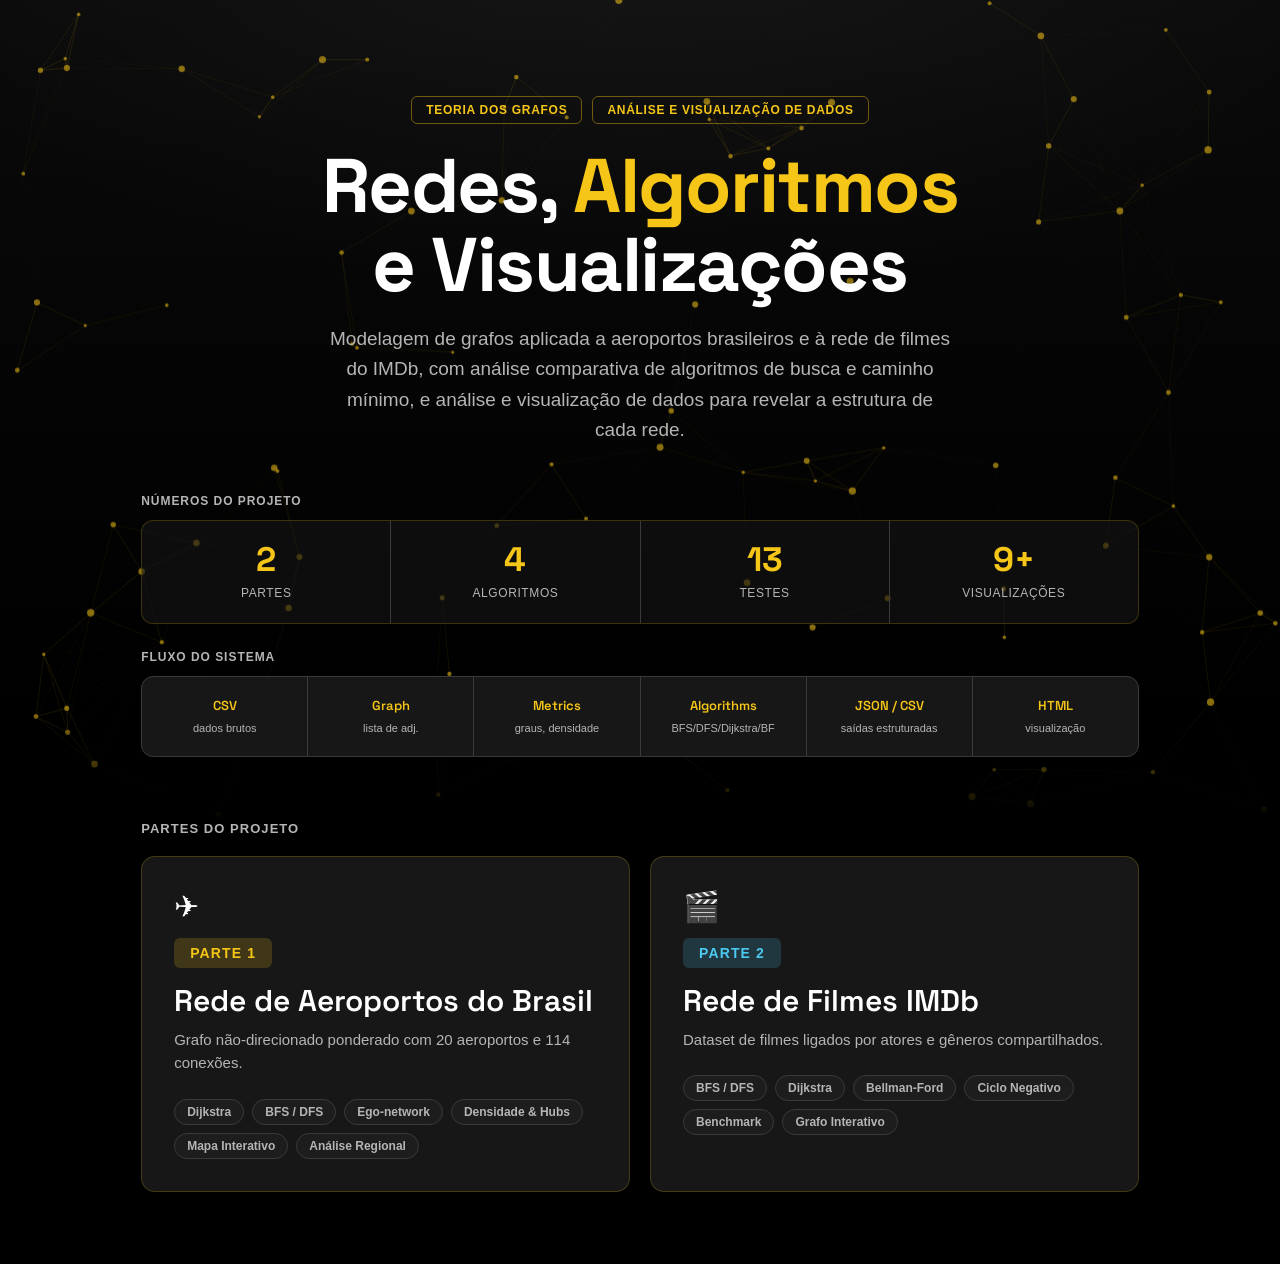
==== commit a88a3404: "fix(interface): evita cache antigo no grafo e paginas" ====
--- a/index.html
+++ b/index.html
@@ -3,6 +3,9 @@
 <head>
   <meta charset="utf-8">
   <meta name="viewport" content="width=device-width, initial-scale=1">
+  <meta http-equiv="Cache-Control" content="no-cache, no-store, must-revalidate">
+  <meta http-equiv="Pragma" content="no-cache">
+  <meta http-equiv="Expires" content="0">
   <title>Projeto Final — Teoria dos Grafos</title>
 
   <!-- Fonte display só para títulos; corpo continua na fonte de sistema -->
